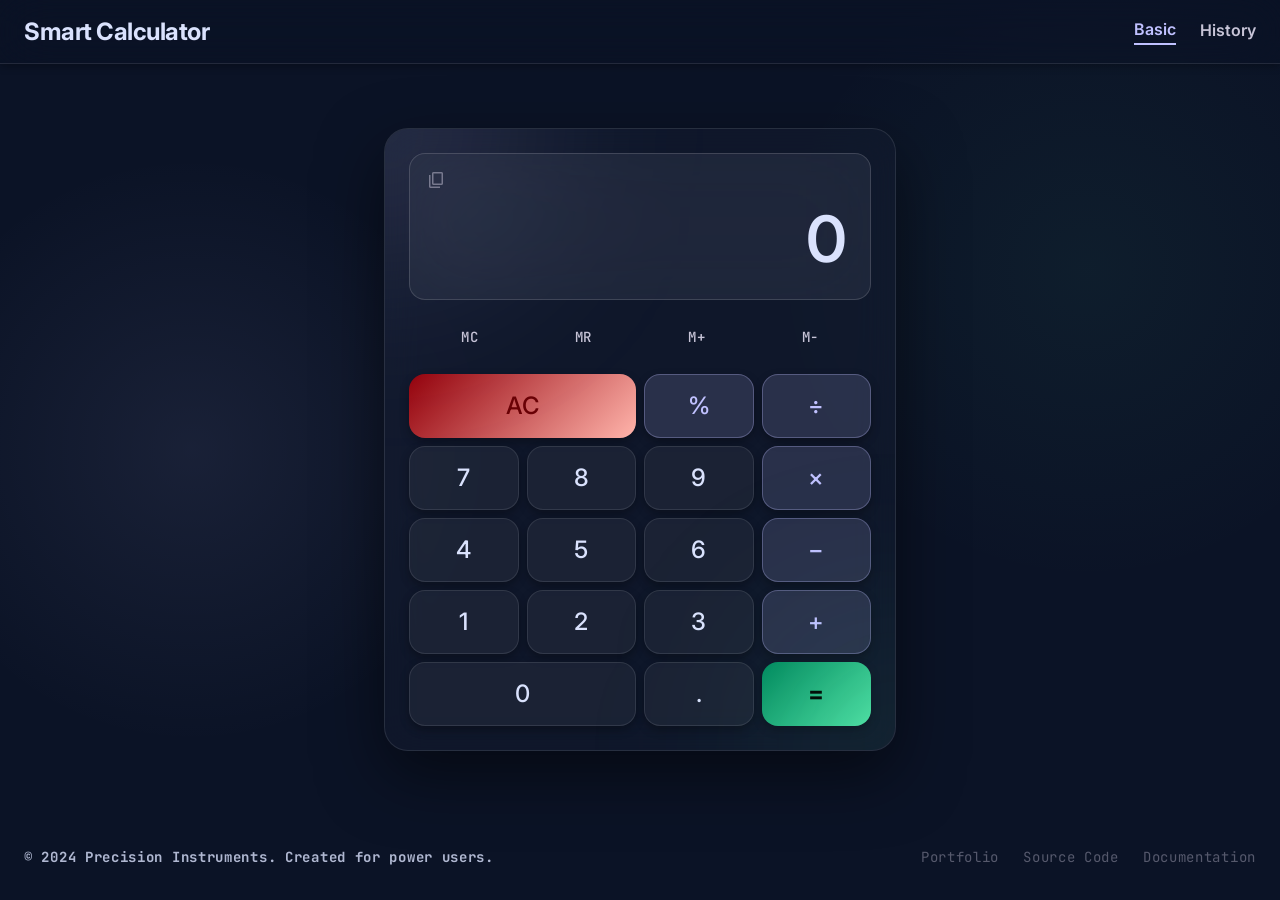
==== CodeAlpha Calculator/index.html @ 6069f20e "Add files via upload" ====
<!DOCTYPE html>
<html lang="en">
<head>
    <meta charset="utf-8">
    <meta name="viewport" content="width=device-width, initial-scale=1.0">
    <title>Smart Calculator</title>
    <link rel="stylesheet" href="style.css">
    <link href="https://fonts.googleapis.com/css2?family=Material+Symbols+Outlined:wght,FILL@100..700,0..1&display=swap" rel="stylesheet">
    <link href="https://fonts.googleapis.com/css2?family=Inter:wght@400;500;600&family=JetBrains+Mono:wght@500&display=swap" rel="stylesheet">
</head>
<body>

    <!-- Top Navigation Bar -->
    <nav class="topnav">
        <div class="nav-title">Smart Calculator</div>
        <div class="nav-links">
            <button class="nav-btn active">Basic</button>
            <button class="nav-btn" id="toggle-history-btn">History</button>
        </div>
    </nav>

    <!-- History Side Panel -->
    <aside class="history-panel hidden" id="history-panel">
        <div class="history-header">
            <h2>History</h2>
            <button id="clear-history-btn" class="clear-history-btn">
                <span class="material-symbols-outlined">delete</span> Clear
            </button>
        </div>
        <div class="history-list" id="history-list">
            <!-- History items injected by JS -->
        </div>
    </aside>

    <!-- Main Content -->
    <main class="main-content">
        <div class="calculator-container">

            <!-- Ambient glow decorations -->
            <div class="glow glow-top-left"></div>
            <div class="glow glow-bottom-right"></div>

            <!-- Display Area -->
            <div class="display-area">
                <button class="copy-btn" id="copy-btn" title="Copy result">
                    <span class="material-symbols-outlined">content_copy</span>
                </button>
                <div class="expression-display" id="expression-display"></div>
                <div class="result-display" id="result-display">0</div>
            </div>

            <!-- Memory Row -->
            <div class="memory-row">
                <button class="mem-btn">MC</button>
                <button class="mem-btn">MR</button>
                <button class="mem-btn">M+</button>
                <button class="mem-btn">M-</button>
            </div>

            <!-- Keypad -->
            <div class="keypad" id="keypad">
                <!-- Row 1 -->
                <button class="btn btn-clear col-span-2" data-action="clear">AC</button>
                <button class="btn btn-operator" data-operator="%">%</button>
                <button class="btn btn-operator" data-operator="/">÷</button>
                <!-- Row 2 -->
                <button class="btn btn-number" data-number="7">7</button>
                <button class="btn btn-number" data-number="8">8</button>
                <button class="btn btn-number" data-number="9">9</button>
                <button class="btn btn-operator" data-operator="*">×</button>
                <!-- Row 3 -->
                <button class="btn btn-number" data-number="4">4</button>
                <button class="btn btn-number" data-number="5">5</button>
                <button class="btn btn-number" data-number="6">6</button>
                <button class="btn btn-operator" data-operator="-">−</button>
                <!-- Row 4 -->
                <button class="btn btn-number" data-number="1">1</button>
                <button class="btn btn-number" data-number="2">2</button>
                <button class="btn btn-number" data-number="3">3</button>
                <button class="btn btn-operator" data-operator="+">+</button>
                <!-- Row 5 -->
                <button class="btn btn-number col-span-2" data-number="0">0</button>
                <button class="btn btn-number" data-number=".">.</button>
                <button class="btn btn-action" data-action="calculate">=</button>
            </div>

        </div>
    </main>

    <!-- Footer -->
    <footer class="footer">
        <div class="footer-copy">© 2024 Precision Instruments. Created for power users.</div>
        <div class="footer-links">
            <a href="#">Portfolio</a>
            <a href="#">Source Code</a>
            <a href="#">Documentation</a>
        </div>
    </footer>

    <script src="script.js"></script>
</body>
</html>
---- CodeAlpha Calculator/style.css ----
/* =============================
   CSS CUSTOM PROPERTIES (TOKENS)
   ============================= */
:root {
    /* Colors */
    --color-primary:                #c0c1ff;
    --color-primary-container:      #8083ff;
    --color-primary-fixed:          #e1e0ff;
    --color-primary-fixed-dim:      #c0c1ff;

    --color-secondary:              #ddb7ff;
    --color-secondary-container:    #6f00be;
    --color-secondary-fixed:        #f0dbff;

    --color-tertiary:               #4edea3;
    --color-tertiary-container:     #00885d;
    --color-tertiary-fixed:         #6ffbbe;

    --color-error:                  #ffb4ab;
    --color-error-container:        #93000a;

    --color-background:             #0b1326;
    --color-surface:                #0b1326;
    --color-surface-dim:            #0b1326;
    --color-surface-bright:         #31394d;
    --color-surface-variant:        #2d3449;
    --color-surface-container-lowest: #060e20;
    --color-surface-container-low:  #131b2e;
    --color-surface-container:      #171f33;
    --color-surface-container-high: #222a3d;
    --color-surface-container-highest: #2d3449;

    --color-on-surface:             #dae2fd;
    --color-on-surface-variant:     #c7c4d7;
    --color-on-primary:             #1000a9;
    --color-on-tertiary:            #003824;
    --color-on-tertiary-container:  #000703;
    --color-on-error:               #690005;

    --color-outline:                #908fa0;
    --color-outline-variant:        #464554;
    --color-inverse-primary:        #494bd6;
    --color-inverse-surface:        #dae2fd;

    /* Spacing */
    --space-unit:       4px;
    --space-btn-gap:    8px;
    --space-grid-gutter: 12px;
    --space-container:  24px;

    /* Border Radius */
    --radius-sm:    4px;
    --radius-md:    8px;
    --radius-lg:    12px;
    --radius-xl:    16px;
    --radius-2xl:   24px;
    --radius-full:  9999px;

    /* Typography */
    --font-sans:  'Inter', sans-serif;
    --font-mono:  'JetBrains Mono', monospace;

    --text-display-lg:       64px;
    --text-display-lg-mobile: 40px;
    --text-headline-md:      24px;
    --text-body-base:        16px;
    --text-label-mono:       14px;
}

/* =============================
   RESET & BASE
   ============================= */
*, *::before, *::after {
    box-sizing: border-box;
    margin: 0;
    padding: 0;
}

html {
    scroll-behavior: smooth;
}

body {
    font-family: var(--font-sans);
    font-size: var(--text-body-base);
    font-weight: 400;
    line-height: 1.5;
    background-color: var(--color-background);
    color: var(--color-on-surface);
    min-height: 100vh;
    display: flex;
    flex-direction: column;
    overflow-x: hidden;
    /* Mesh gradient background */
    background-image:
        radial-gradient(circle at 15% 50%, rgba(192, 193, 255, 0.08), transparent 25%),
        radial-gradient(circle at 85% 30%, rgba(78, 222, 163, 0.05), transparent 25%);
}

::selection {
    background: rgba(192, 193, 255, 0.3);
}

a {
    text-decoration: none;
    color: inherit;
}

button {
    cursor: pointer;
    font-family: inherit;
    border: none;
    background: none;
    color: inherit;
}

/* =============================
   TOP NAVIGATION BAR
   ============================= */
.topnav {
    position: fixed;
    top: 0;
    left: 0;
    right: 0;
    z-index: 50;
    height: 64px;
    display: flex;
    justify-content: space-between;
    align-items: center;
    padding: 0 var(--space-container);
    background: rgba(11, 19, 38, 0.3);
    backdrop-filter: blur(24px);
    -webkit-backdrop-filter: blur(24px);
    border-bottom: 1px solid rgba(255, 255, 255, 0.1);
    box-shadow: 0 2px 8px rgba(0, 0, 0, 0.3);
    transition: background 0.3s ease;
}

.nav-title {
    font-family: var(--font-sans);
    font-size: var(--text-headline-md);
    font-weight: 700;
    letter-spacing: -0.02em;
    color: var(--color-on-surface);
}

.nav-links {
    display: none;
    gap: 24px;
    align-items: center;
}

@media (min-width: 768px) {
    .nav-links {
        display: flex;
    }
}

.nav-btn {
    font-family: var(--font-sans);
    font-size: var(--text-body-base);
    font-weight: 600;
    color: var(--color-on-surface-variant);
    transition: color 0.2s ease, transform 0.1s ease;
    background: none;
    border: none;
    padding-bottom: 4px;
}

.nav-btn:hover {
    color: var(--color-primary-container);
}

.nav-btn:active {
    transform: scale(0.95);
}

.nav-btn.active {
    color: var(--color-primary);
    border-bottom: 2px solid var(--color-primary);
}

/* =============================
   HISTORY SIDE PANEL
   ============================= */
.history-panel {
    position: fixed;
    top: 0;
    right: 0;
    height: 100vh;
    width: 256px;
    z-index: 40;
    padding-top: 96px; /* below navbar */
    padding-left: var(--space-container);
    padding-right: var(--space-container);
    padding-bottom: var(--space-container);
    display: flex;
    flex-direction: column;
    gap: var(--space-grid-gutter);
    background: rgba(19, 27, 46, 0.2);
    backdrop-filter: blur(40px);
    -webkit-backdrop-filter: blur(40px);
    border-left: 1px solid rgba(255, 255, 255, 0.05);
    box-shadow: -4px 0 24px rgba(0, 0, 0, 0.4);
    font-family: var(--font-mono);
    font-size: var(--text-label-mono);
    color: var(--color-tertiary);
}

@media (min-width: 768px) {
    .history-panel {
        width: 320px;
    }
}

.history-panel.hidden {
    display: none;
}

.history-header {
    display: flex;
    justify-content: space-between;
    align-items: center;
    width: 100%;
    margin-bottom: 8px;
}

.history-header h2 {
    font-family: var(--font-sans);
    font-size: var(--text-headline-md);
    font-weight: 700;
    color: var(--color-on-surface);
}

.clear-history-btn {
    display: flex;
    align-items: center;
    gap: 4px;
    font-family: var(--font-sans);
    font-size: var(--text-body-base);
    color: var(--color-error);
    transition: color 0.2s ease;
}

.clear-history-btn:hover {
    color: var(--color-error-container);
}

.clear-history-btn .material-symbols-outlined {
    font-size: 16px;
}

.history-list {
    display: flex;
    flex-direction: column;
    gap: 8px;
    overflow-y: auto;
    width: 100%;
    padding-bottom: 40px;
}

.history-item {
    display: flex;
    flex-direction: column;
    align-items: flex-end;
    text-align: right;
    cursor: pointer;
    padding: 12px;
    border-radius: var(--radius-xl);
    transition: background 0.2s ease;
}

.history-item:hover {
    background: rgba(255, 255, 255, 0.05);
}

.history-item .history-expr {
    font-family: var(--font-mono);
    font-size: 13px;
    color: rgba(199, 196, 215, 0.7);
    letter-spacing: 0.05em;
    margin-bottom: 4px;
}

.history-item .history-result {
    font-family: var(--font-sans);
    font-size: var(--text-headline-md);
    font-weight: 500;
    color: var(--color-on-surface);
    transition: color 0.2s ease;
}

.history-item:hover .history-result {
    color: var(--color-primary);
}

.history-empty {
    font-family: var(--font-sans);
    font-size: var(--text-body-base);
    color: rgba(199, 196, 215, 0.5);
    text-align: center;
    margin-top: 16px;
}

/* =============================
   MAIN CONTENT
   ============================= */
.main-content {
    flex: 1;
    display: flex;
    align-items: center;
    justify-content: center;
    padding: var(--space-container);
    padding-top: calc(64px + var(--space-container));
    position: relative;
    z-index: 10;
    width: 100%;
}

/* =============================
   CALCULATOR CONTAINER
   ============================= */
.calculator-container {
    position: relative;
    overflow: hidden;
    display: flex;
    flex-direction: column;
    gap: 24px;
    width: 100%;
    max-width: 400px;
    padding: 24px;
    border-radius: var(--radius-2xl);
    background: rgba(23, 31, 51, 0.4);
    backdrop-filter: blur(20px);
    -webkit-backdrop-filter: blur(20px);
    border: 1px solid rgba(255, 255, 255, 0.1);
    box-shadow: 0 24px 64px rgba(0, 0, 0, 0.5);
}

@media (min-width: 768px) {
    .calculator-container {
        max-width: 448px;
    }
}

@media (min-width: 1024px) {
    .calculator-container {
        max-width: 512px;
    }
}

/* Ambient glows */
.glow {
    position: absolute;
    width: 256px;
    height: 256px;
    border-radius: var(--radius-full);
    pointer-events: none;
    filter: blur(100px);
}

.glow-top-left {
    top: -128px;
    left: -128px;
    background: rgba(192, 193, 255, 0.2);
}

.glow-bottom-right {
    bottom: -128px;
    right: -128px;
    background: rgba(78, 222, 163, 0.1);
}

/* =============================
   DISPLAY AREA
   ============================= */
.display-area {
    position: relative;
    min-height: 140px;
    display: flex;
    flex-direction: column;
    align-items: flex-end;
    justify-content: space-between;
    padding: 24px;
    border-radius: var(--radius-xl);
    background: rgba(45, 52, 73, 0.5);
    backdrop-filter: blur(40px);
    -webkit-backdrop-filter: blur(40px);
    border: 1px solid rgba(255, 255, 255, 0.15);
}

.copy-btn {
    position: absolute;
    top: 16px;
    left: 16px;
    color: rgba(199, 196, 215, 0.5);
    transition: color 0.2s ease;
    background: none;
    border: none;
    padding: 0;
    line-height: 1;
}

.copy-btn:hover {
    color: var(--color-primary);
}

.copy-btn .material-symbols-outlined {
    font-size: 20px;
}

.expression-display {
    font-family: var(--font-mono);
    font-size: var(--text-label-mono);
    font-weight: 500;
    letter-spacing: 0.05em;
    color: rgba(199, 196, 215, 0.7);
    width: 100%;
    text-align: right;
    overflow: hidden;
    text-overflow: ellipsis;
    white-space: nowrap;
    min-height: 18px;
}

.result-display {
    font-family: var(--font-sans);
    font-size: var(--text-display-lg-mobile);
    font-weight: 600;
    line-height: 1.2;
    letter-spacing: -0.02em;
    color: var(--color-on-surface);
    width: 100%;
    text-align: right;
    overflow: hidden;
    text-overflow: ellipsis;
    white-space: nowrap;
    margin-top: 8px;
}

@media (min-width: 768px) {
    .result-display {
        font-size: var(--text-display-lg);
        line-height: 1.1;
    }
}

/* =============================
   MEMORY ROW
   ============================= */
.memory-row {
    display: grid;
    grid-template-columns: repeat(4, 1fr);
    gap: var(--space-btn-gap);
    width: 100%;
    padding: 0 8px;
}

.mem-btn {
    font-family: var(--font-mono);
    font-size: var(--text-label-mono);
    font-weight: 500;
    letter-spacing: 0.05em;
    color: var(--color-on-surface-variant);
    padding: 4px 0;
    transition: color 0.2s ease;
    text-align: center;
}

.mem-btn:hover {
    color: var(--color-primary);
}

/* =============================
   KEYPAD
   ============================= */
.keypad {
    display: grid;
    grid-template-columns: repeat(4, 1fr);
    gap: var(--space-btn-gap);
    width: 100%;
}

/* =============================
   BUTTONS (BASE)
   ============================= */
.btn {
    height: 64px;
    display: flex;
    align-items: center;
    justify-content: center;
    font-family: var(--font-sans);
    font-size: var(--text-headline-md);
    font-weight: 500;
    line-height: 1.4;
    border-radius: var(--radius-xl);
    transition: all 0.2s cubic-bezier(0.4, 0, 0.2, 1);
    user-select: none;
    -webkit-user-select: none;
}

.col-span-2 {
    grid-column: span 2;
}

/* Number buttons */
.btn-number {
    background: rgba(255, 255, 255, 0.05);
    border: 1px solid rgba(255, 255, 255, 0.1);
    box-shadow: 0 4px 10px rgba(0, 0, 0, 0.3);
    color: var(--color-on-surface);
}

.btn-number:hover {
    background: rgba(255, 255, 255, 0.1);
    box-shadow: 0 6px 15px rgba(0, 0, 0, 0.4), inset 0 0 10px rgba(255, 255, 255, 0.05);
}

.btn-number:active {
    transform: scale(0.95);
    box-shadow: 0 2px 5px rgba(0, 0, 0, 0.2);
    background: rgba(255, 255, 255, 0.02);
}

/* Operator buttons */
.btn-operator {
    background: rgba(192, 193, 255, 0.15);
    border: 1px solid rgba(192, 193, 255, 0.3);
    box-shadow: 0 4px 10px rgba(0, 0, 0, 0.3);
    color: var(--color-primary);
}

.btn-operator:hover {
    background: rgba(192, 193, 255, 0.25);
    box-shadow: 0 6px 15px rgba(0, 0, 0, 0.4), inset 0 0 10px rgba(255, 255, 255, 0.05);
}

.btn-operator:active {
    transform: scale(0.95);
    box-shadow: 0 2px 5px rgba(0, 0, 0, 0.2);
}

/* Action (=) button */
.btn-action {
    background: linear-gradient(135deg, #00885d, #4edea3);
    border: none;
    box-shadow: 0 4px 10px rgba(0, 0, 0, 0.3);
    color: var(--color-on-tertiary-container);
    font-weight: 700;
}

.btn-action:hover {
    box-shadow: 0 0 20px rgba(78, 222, 163, 0.4);
}

.btn-action:active {
    transform: scale(0.95);
    box-shadow: 0 2px 5px rgba(0, 0, 0, 0.2);
}

/* Clear (AC) button */
.btn-clear {
    background: linear-gradient(135deg, #93000a, #ffb4ab);
    border: none;
    box-shadow: 0 4px 10px rgba(0, 0, 0, 0.3);
    color: var(--color-on-error);
}

.btn-clear:hover {
    box-shadow: 0 0 20px rgba(255, 180, 171, 0.3);
}

.btn-clear:active {
    transform: scale(0.95);
    box-shadow: 0 2px 5px rgba(0, 0, 0, 0.2);
}

/* Keyboard press flash */
.btn.pressed {
    transform: scale(0.95);
    background: rgba(255, 255, 255, 0.1) !important;
}

/* =============================
   FOOTER
   ============================= */
.footer {
    width: 100%;
    max-width: 1280px;
    margin: 0 auto;
    padding: 32px var(--space-container);
    display: flex;
    flex-direction: column;
    gap: 16px;
    align-items: center;
    justify-content: space-between;
    font-family: var(--font-mono);
    font-size: var(--text-label-mono);
    letter-spacing: 0.05em;
    color: var(--color-on-surface-variant);
    position: relative;
    z-index: 10;
}

@media (min-width: 768px) {
    .footer {
        flex-direction: row;
        gap: 0;
    }
}

.footer-copy {
    font-weight: 700;
    color: var(--color-on-surface);
    opacity: 0.8;
    transition: opacity 0.2s ease;
}

.footer-copy:hover {
    opacity: 1;
}

.footer-links {
    display: flex;
    gap: 24px;
}

.footer-links a {
    color: rgba(199, 196, 215, 0.5);
    opacity: 0.8;
    transition: color 0.2s ease, opacity 0.2s ease;
}

.footer-links a:hover {
    color: var(--color-primary);
    opacity: 1;
}
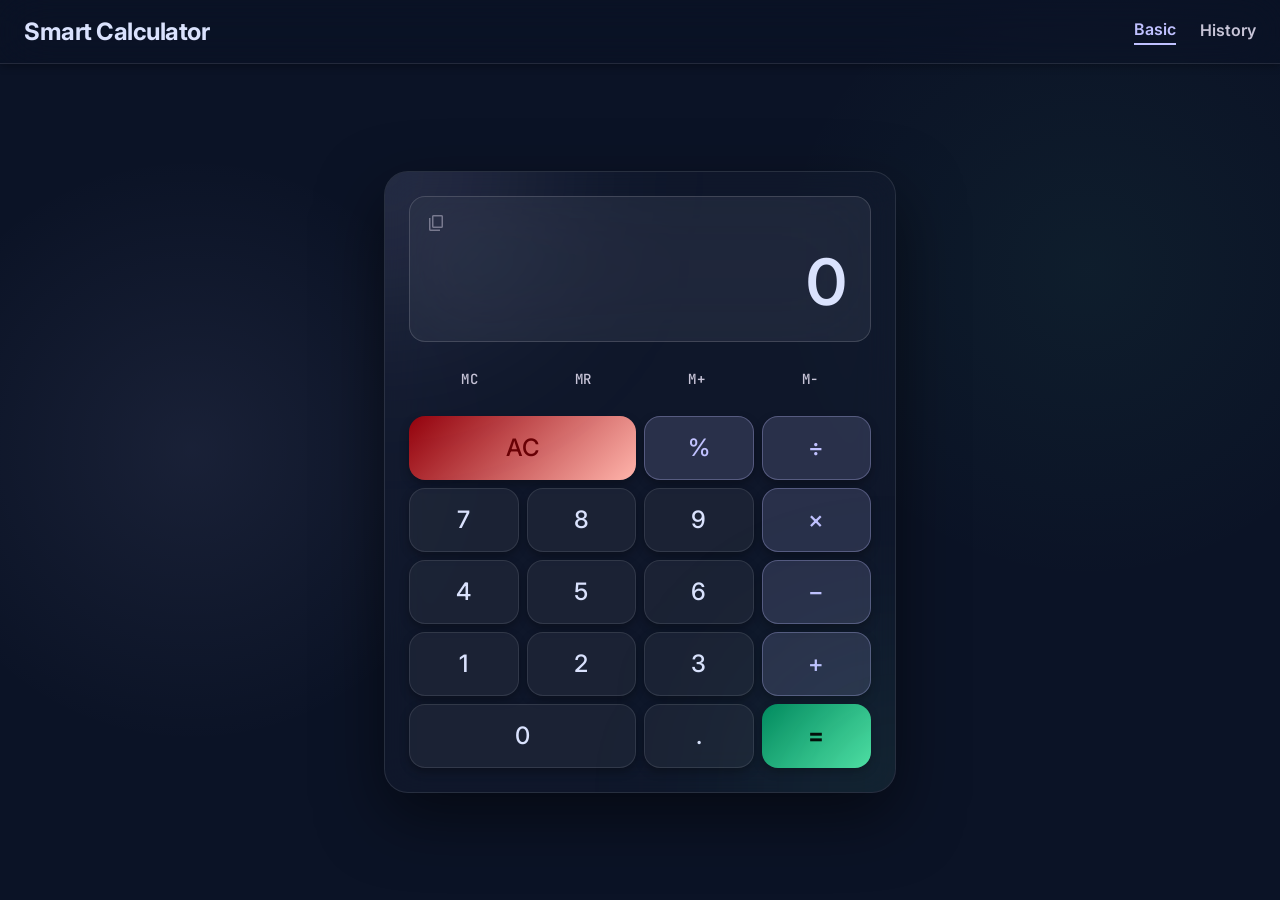
==== commit a0e5c3d5: "Update index.html" ====
--- a/CodeAlpha Calculator/index.html
+++ b/CodeAlpha Calculator/index.html
@@ -86,17 +86,6 @@
 
         </div>
     </main>
-
-    <!-- Footer -->
-    <footer class="footer">
-        <div class="footer-copy">© 2024 Precision Instruments. Created for power users.</div>
-        <div class="footer-links">
-            <a href="#">Portfolio</a>
-            <a href="#">Source Code</a>
-            <a href="#">Documentation</a>
-        </div>
-    </footer>
-
     <script src="script.js"></script>
 </body>
 </html>
